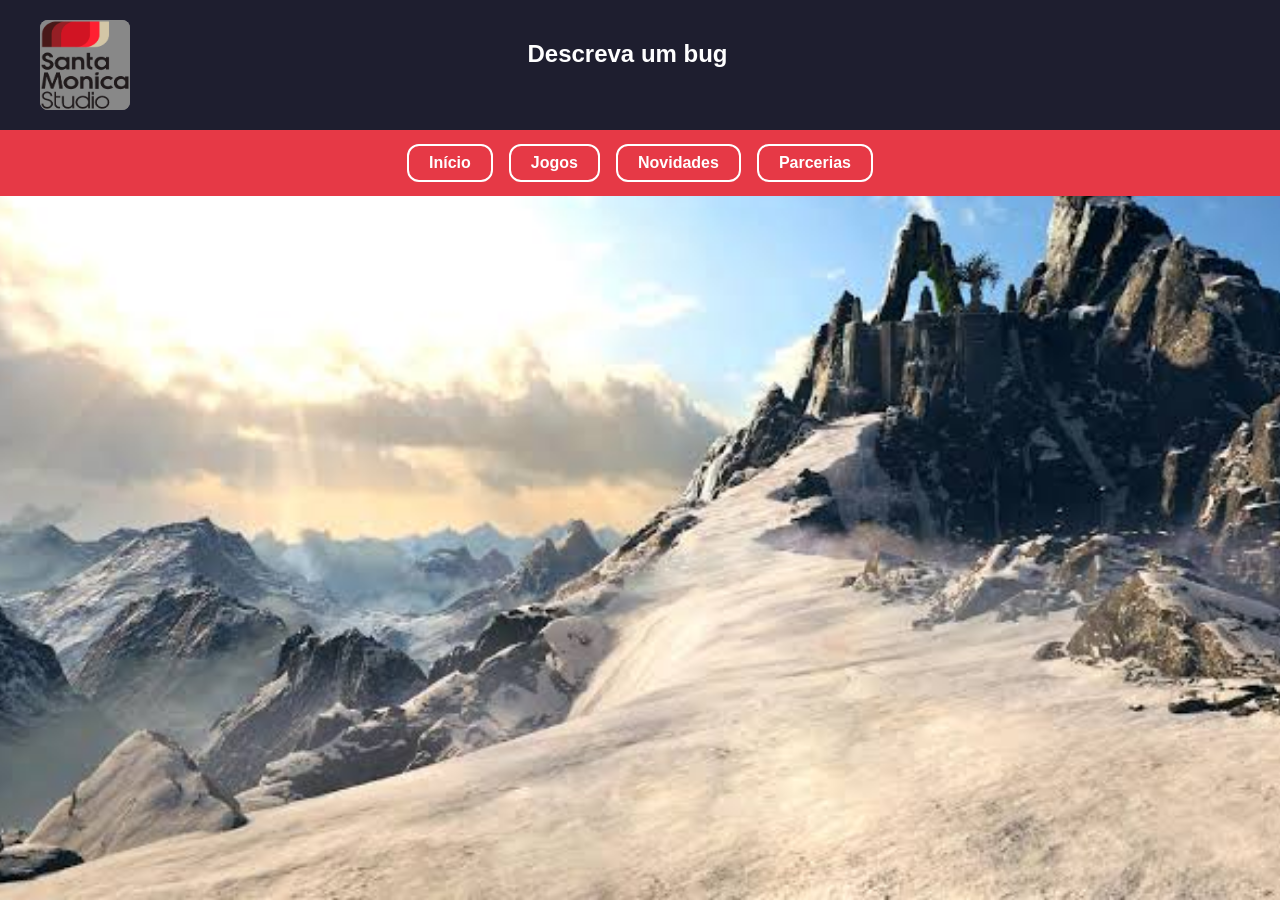
==== jogos.html @ 7d576c45 "alterações pagina inicial" ====
<!DOCTYPE html>
<html lang="pt-BR">
    <head>
    <meta charset="UTF-8">
    <meta name="viewport" content="width=device-width, initial-scale=1">
    <title>Studio Santa Monica</title>
    <link rel="stylesheet" href="style.css">
  </head>
<body>
  
  <header class="topo">
    <div class="logo">
      <img class="logo" src="imagens/SonySantaMonicaStudioLogo.png" alt="studiosanta">
    </div>
    <h2 class="bug"> <a href="https://support.sms.playstation.com/hc/en-us/requests/new" target="_blank"> Descreva um bug </a><h2></h2>
  </header>
  <nav class="menu">
    <a class="link-menu" href="./index.html">Início</a>
    <a class="link-menu" href="./jogos.html">Jogos</a>
    <a class="link-menu" href="#">Novidades</a>
    <a class="link-menu" href="#">Parcerias</a>
  </nav>
---- style.css ----
body {
    margin: 0;
    font-family: Arial, sans-serif;
    background-image: url(imagens/background-godofwar.jfif);
    background-repeat: no-repeat;
    background-size: cover;
    background-position: center;
    color: #222;
    display: flex;
    flex-direction: column;
    min-height: 100vh;
  }
  
  /*TOPO (logo) - Background 1*/
  .topo {
   background-color:#1e1e2f;
   text-align: center;
   display: flex;
   padding: 20px 40px;
   justify-content: space-between;
  }
  
  .logo {
    width: 90px;
    height: 90px;
    background: #888;
    border-radius: 8px;
    display: flex;
    align-items: center;
    justify-content: center;
    color: #fff;
    font-size: 14px;
  }

  .bug{
    padding-right: 115px;
  }

  .bug a{
    text-decoration: none;
    color: #fff;
  }

  /*MENU - Background 2*/
  .menu {
    background: #e63946;
    display: flex;
    justify-content: center;
    gap: 16px;
    padding: 14px 40px;
  }
  
  .link-menu {
    color: #fff;
    text-decoration: none;
    padding: 8px 20px;
    border: 2px solid #fff;
    border-radius: 12px;
    font-weight: bold;
  }
  
  .link-menu:hover {
    background: #fff;
    color: #e63946;
  }
  
  /*CONTEÚDO*/
  .principal {
    flex: 1;
    width: 100%;
    max-width: 1100px;
    margin: 30px auto;
    padding: 0 20px;
  }
  
  .sobre {
    background: #fff;
    border: 2px solid #222;
    border-radius: 10px;
    padding: 30px;
    margin-bottom: 30px;
    min-height: 140px;
  }
  
  .sobre-titulo {
    margin-top: 0;
    margin-bottom: 10px;
  }
  
  .grade {
    gap: 24px;
    margin-bottom: 30px;
  }
  
  /*Jogos*/
  .banner-jogo {
    height: 320px;
    background: #ccc;
    border: 2px solid #222;
    border-radius: 10px;
    display: flex;
    align-items: center;
    justify-content: center;
    font-size: 28px;
  }
  
  .nome-jogo {
    margin-top: 8px;
    padding: 8px;
    text-align: center;
    background: #fff;
    border: 2px solid #222;
    border-radius: 8px;
    font-weight: bold;
  }
  
  /*Promoções*/
  .promo {
    width: 250px;
    height: 80px;
    background: #95D7FF;
    box-shadow: 0px 0px 30px rgba(0, 0, 0, 0.5);
    border-radius: 10px;
    display: flex;
    align-items: center;
    justify-content: space-around;
    font-size: 15px;
    font-weight: bold;
    gap: 100px;
  }

  .grade{
    display: flex;
    justify-content: center;
    margin: 40px;
    padding-left: 10px;
    padding-right: 10px;
  } 
  
  /*RODAPÉ*/
  .rodape {
    background: #1e1e2f;
    padding: 24px 40px;
    display: flex;
    justify-content: space-between;
    align-items: center;
  }
  
  .termos {
    color: #fff;
    text-decoration: none;
  }
  
  .termos:hover {
    text-decoration: underline;
  }
  
  .contatos {
    display: flex;
    gap: 14px;
  }
  
  .bolinha {
    width: 44px;
    height: 44px;
    background: #fff;
    border-radius: 50%;
    display: flex;
    align-items: center;
    justify-content: center;
  }
  
  .icone {
    width: 24px;
    height: 24px;
  }

  .cards{
    display: flex;
    gap: 30px;
    justify-content: center;
    align-items: center;
    flex-wrap: wrap;
}

.card{
    background-color: #95D7FF;
    width: 250px;
    border-radius: 7px;
    overflow: hidden;
    text-align: center;
    box-shadow: 0px 0px 30px rgba(0, 0, 0, 0.5);
}

.card:hover{
    transform: scale(1.01);
    transition: 1s;
}

.card img{
    width: 100%;
    height: 250px;
}
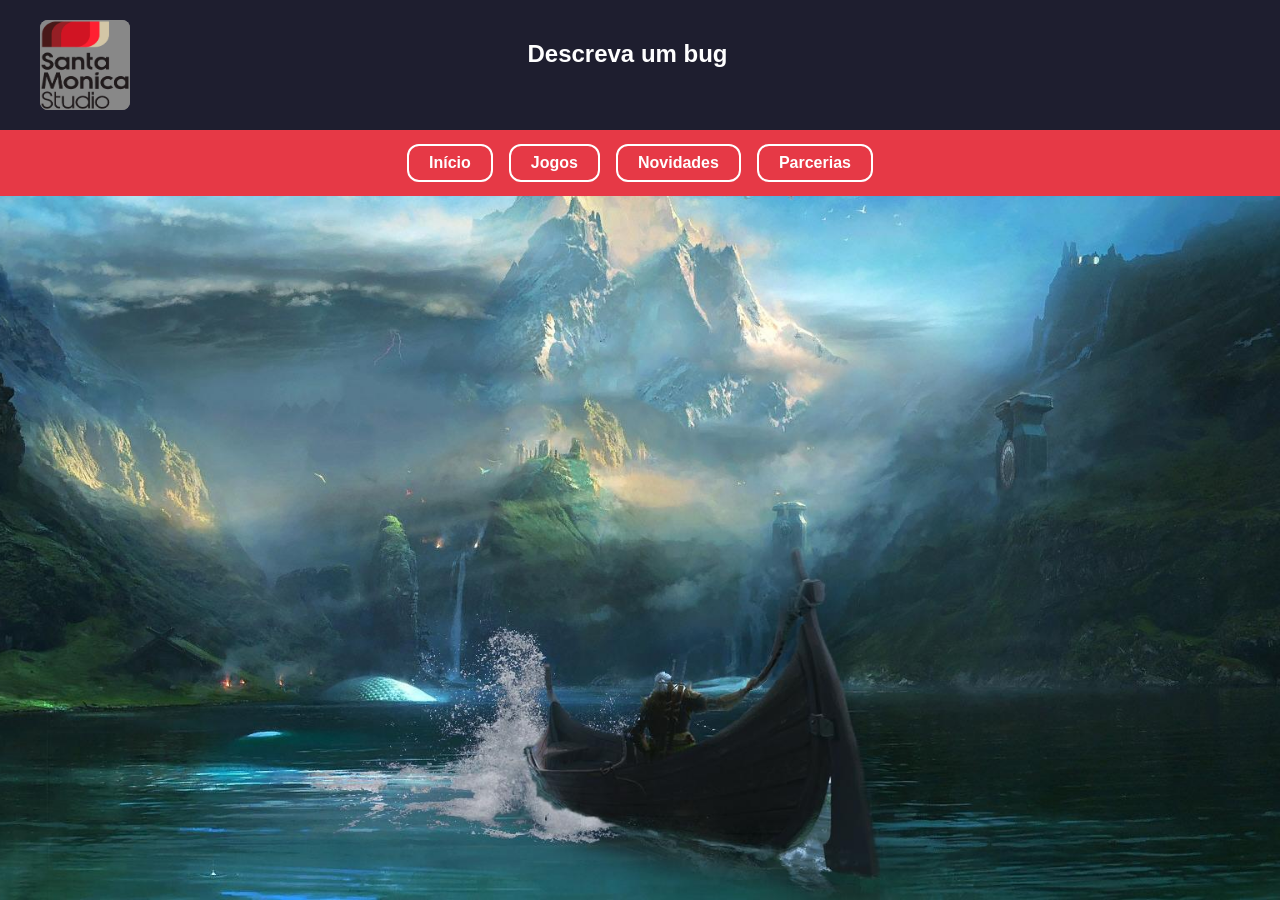
==== commit 691f0608: "alterar imagem" ====
--- a/jogos.html
+++ b/jogos.html
@@ -17,6 +17,6 @@
   <nav class="menu">
     <a class="link-menu" href="./index.html">Início</a>
     <a class="link-menu" href="./jogos.html">Jogos</a>
-    <a class="link-menu" href="#">Novidades</a>
+    <a class="link-menu" href="./novidades.html">Novidades</a>
     <a class="link-menu" href="#">Parcerias</a>
   </nav>
--- a/style.css
+++ b/style.css
@@ -1,7 +1,7 @@
 body {
     margin: 0;
     font-family: Arial, sans-serif;
-    background-image: url(imagens/background-godofwar.jfif);
+    background-image: url(background.jpg);
     background-repeat: no-repeat;
     background-size: cover;
     background-position: center;
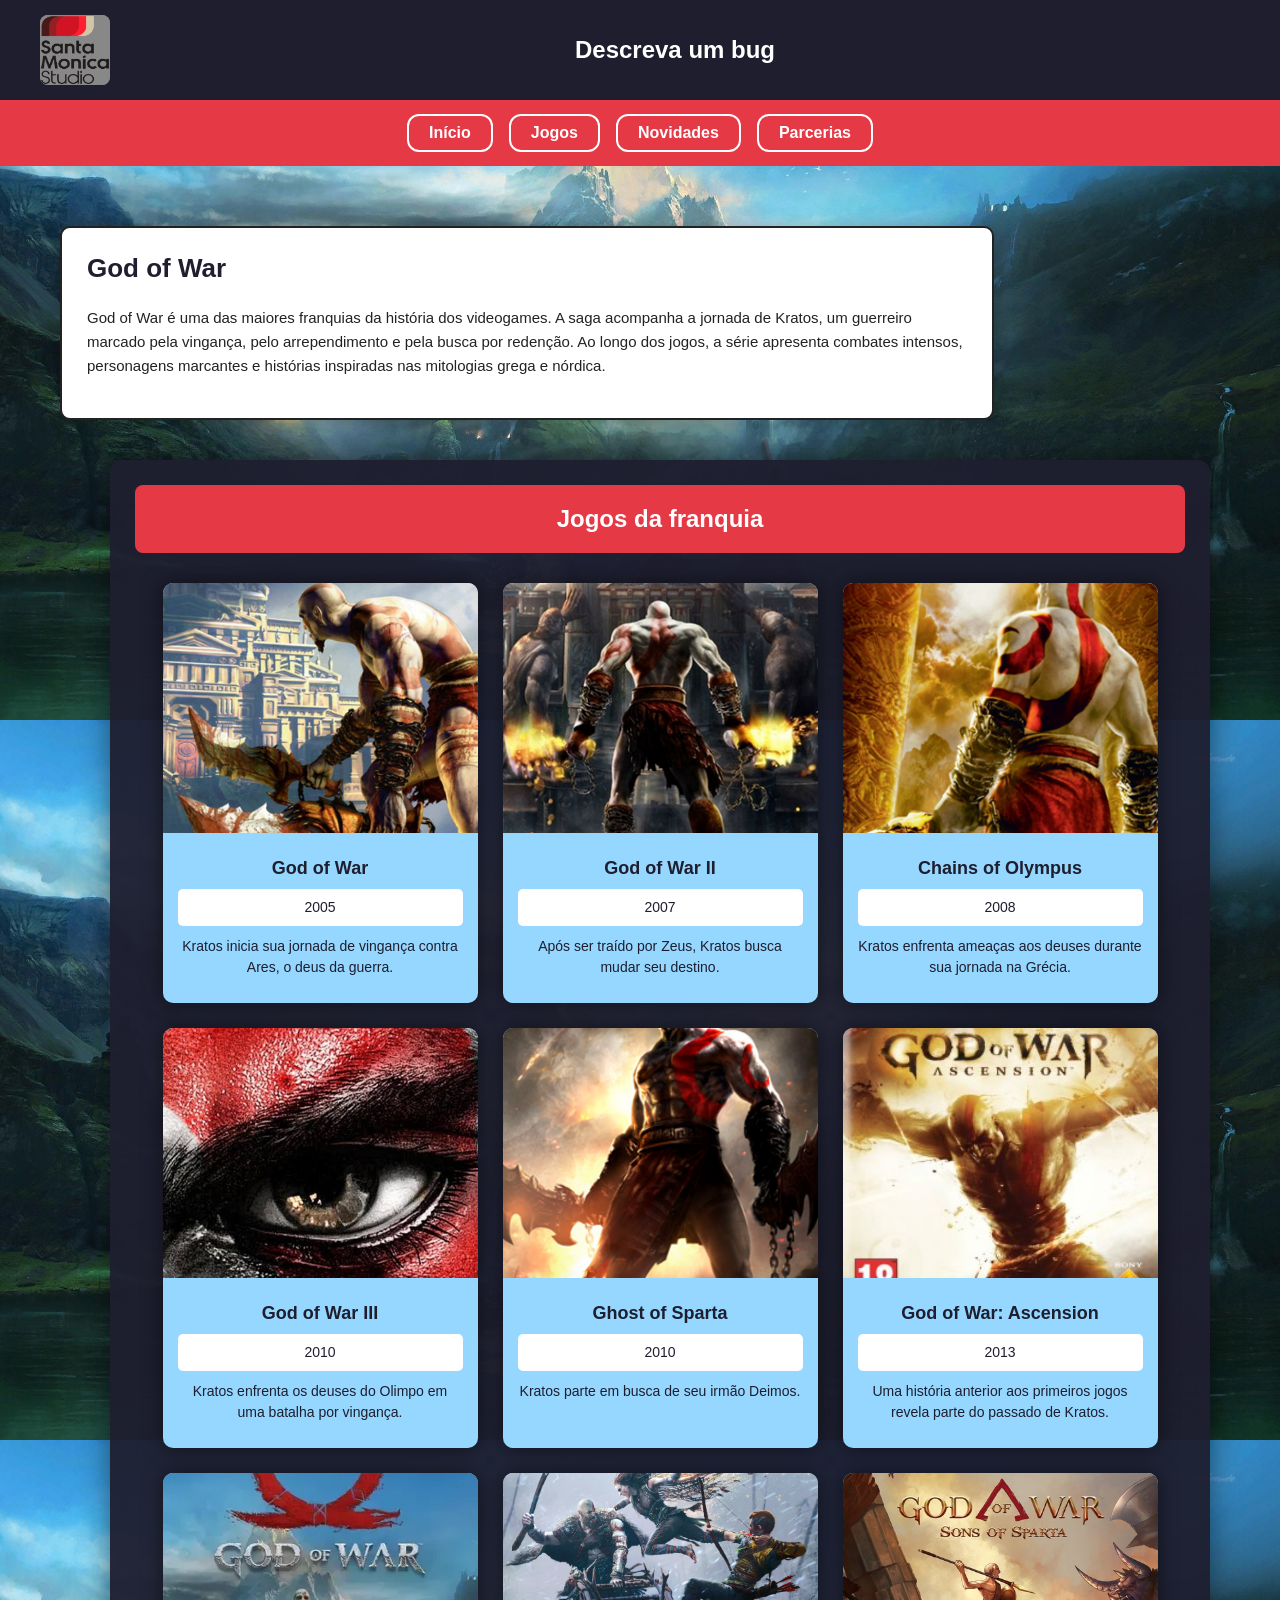
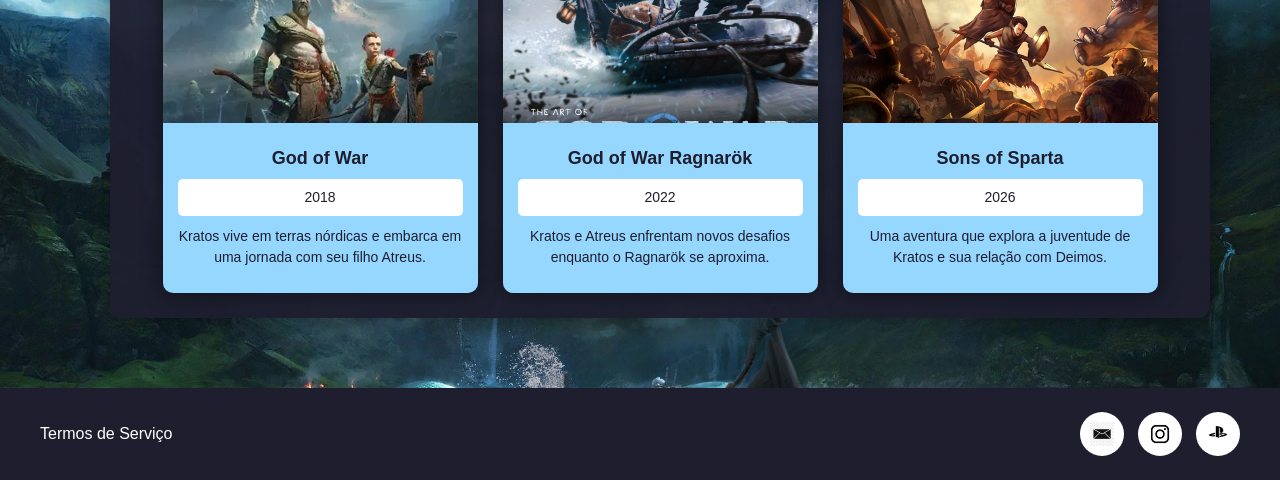
==== commit 9d7342ce: "ateração jogo" ====
--- a/jogos.html
+++ b/jogos.html
@@ -1,22 +1,157 @@
 <!DOCTYPE html>
 <html lang="pt-BR">
-    <head>
+<head>
     <meta charset="UTF-8">
     <meta name="viewport" content="width=device-width, initial-scale=1">
-    <title>Studio Santa Monica</title>
-    <link rel="stylesheet" href="style.css">
-  </head>
+    <title>Jogos - Santa Monica Studio</title>
+    <link rel="stylesheet" href="jogos.css">
+</head>
 <body>
-  
-  <header class="topo">
-    <div class="logo">
-      <img class="logo" src="imagens/SonySantaMonicaStudioLogo.png" alt="studiosanta">
-    </div>
-    <h2 class="bug"> <a href="https://support.sms.playstation.com/hc/en-us/requests/new" target="_blank"> Descreva um bug </a><h2></h2>
-  </header>
-  <nav class="menu">
-    <a class="link-menu" href="./index.html">Início</a>
-    <a class="link-menu" href="./jogos.html">Jogos</a>
-    <a class="link-menu" href="./novidades.html">Novidades</a>
-    <a class="link-menu" href="#">Parcerias</a>
-  </nav>+
+    <header class="topo">
+        <div class="logo">
+            <img class="logo" src="imagens/SonySantaMonicaStudioLogo.png" alt="Santa Monica Studio">
+        </div>
+
+        <h2 class="bug">
+            <a href="https://support.sms.playstation.com/hc/en-us/requests/new" target="_blank">
+                Descreva um bug
+            </a>
+        </h2>
+    </header>
+
+    <nav class="menu">
+        <a class="link-menu" href="./index.html">Início</a>
+        <a class="link-menu" href="./jogos.html">Jogos</a>
+        <a class="link-menu" href="./novidades.html">Novidades</a>
+        <a class="link-menu" href="#">Parcerias</a>
+    </nav>
+
+    <main class="pagina-jogos">
+
+        <section class="introducao-jogos">
+            <h1>God of War</h1>
+
+            <p>
+                God of War é uma das maiores franquias da história dos videogames.
+                A saga acompanha a jornada de Kratos, um guerreiro marcado pela
+                vingança, pelo arrependimento e pela busca por redenção. Ao longo
+                dos jogos, a série apresenta combates intensos, personagens
+                marcantes e histórias inspiradas nas mitologias grega e nórdica.
+            </p>
+        </section>
+
+        <section class="lista-jogos">
+            <h2>Jogos da franquia</h2>
+
+            <div class="cards-jogos">
+
+                <article class="card-jogo">
+                    <img src="imagens/God_of_War_2005_capa.png" alt="God of War de 2005">
+                    <div class="info-jogo">
+                        <h3>God of War</h3>
+                        <p class="ano">2005</p>
+                        <p>Kratos inicia sua jornada de vingança contra Ares, o deus da guerra.</p>
+                    </div>
+                </article>
+
+                <article class="card-jogo">
+                    <img src="imagens/God_of_War_2_capa.png" alt="God of War II">
+                    <div class="info-jogo">
+                        <h3>God of War II</h3>
+                        <p class="ano">2007</p>
+                        <p>Após ser traído por Zeus, Kratos busca mudar seu destino.</p>
+                    </div>
+                </article>
+
+                <article class="card-jogo">
+                    <img src="imagens/God_of_War_Chains_of_Olympus_capa.png" alt="God of War Chains of Olympus">
+                    <div class="info-jogo">
+                        <h3>Chains of Olympus</h3>
+                        <p class="ano">2008</p>
+                        <p>Kratos enfrenta ameaças aos deuses durante sua jornada na Grécia.</p>
+                    </div>
+                </article>
+
+                <article class="card-jogo">
+                    <img src="imagens/gow 3.jfif" alt="God of War III">
+                    <div class="info-jogo">
+                        <h3>God of War III</h3>
+                        <p class="ano">2010</p>
+                        <p>Kratos enfrenta os deuses do Olimpo em uma batalha por vingança.</p>
+                    </div>
+                </article>
+
+                <article class="card-jogo">
+                    <img src="imagens/God_of_War_Ghost_of_Sparta_capa.png" alt="God of War Ghost of Sparta">
+                    <div class="info-jogo">
+                        <h3>Ghost of Sparta</h3>
+                        <p class="ano">2010</p>
+                        <p>Kratos parte em busca de seu irmão Deimos.</p>
+                    </div>
+                </article>
+
+                <article class="card-jogo">
+                    <img src="imagens/god-of-war-ascension-capa-262x300.jpg" alt="God of War Ascension">
+                    <div class="info-jogo">
+                        <h3>God of War: Ascension</h3>
+                        <p class="ano">2013</p>
+                        <p>Uma história anterior aos primeiros jogos revela parte do passado de Kratos.</p>
+                    </div>
+                </article>
+
+                <article class="card-jogo">
+                    <img src="imagens/gow 2018.webp" alt="God of War de 2018">
+                    <div class="info-jogo">
+                        <h3>God of War</h3>
+                        <p class="ano">2018</p>
+                        <p>Kratos vive em terras nórdicas e embarca em uma jornada com seu filho Atreus.</p>
+                    </div>
+                </article>
+
+                <article class="card-jogo">
+                    <img src="imagens/gow ragnarok.jpg" alt="God of War Ragnarök">
+                    <div class="info-jogo">
+                        <h3>God of War Ragnarök</h3>
+                        <p class="ano">2022</p>
+                        <p>Kratos e Atreus enfrentam novos desafios enquanto o Ragnarök se aproxima.</p>
+                    </div>
+                </article>
+
+                <article class="card-jogo">
+                    <img src="imagens/God_of_War_Sons_of_Sparta.jpg" alt="God of War Sons of Sparta">
+                    <div class="info-jogo">
+                        <h3>Sons of Sparta</h3>
+                        <p class="ano">2026</p>
+                        <p>Uma aventura que explora a juventude de Kratos e sua relação com Deimos.</p>
+                    </div>
+                </article>
+            </div>
+        </section>
+
+    </main>
+
+    <footer class="rodape">
+
+        <a class="termos" href="https://www.playstation.com/pt-br/legal/website-terms-of-use/" target="_blank">
+            Termos de Serviço
+        </a>
+
+        <div class="contatos">
+            <a class="bolinha" href="mailto:seuemail@exemplo.com">
+                <img class="icone" src="imagens/logo-email.jpg" alt="Email">
+            </a>
+
+            <a class="bolinha" href="https://www.instagram.com/santamonicastudio/" target="_blank">
+                <img class="icone" src="imagens/logo-instagram.webp" alt="Instagram">
+            </a>
+
+            <a class="bolinha" href="https://www.playstation.com/pt-br/" target="_blank">
+                <img class="icone" src="imagens/logo-sony.png" alt="PlayStation">
+            </a>
+        </div>
+
+    </footer>
+
+</body>
+</html>
--- a/jogos.css
+++ b/jogos.css
@@ -0,0 +1,201 @@
+body {
+    margin: 0;
+    font-family: Arial, sans-serif;
+    background-image: url("imagens/background.jpg");
+    background-size: contain;
+    background-color: #1e1e2f;
+    color: #222;
+    display: flex;
+    flex-direction: column;
+    min-height: 100vh;
+}
+
+.topo {
+    background-color: #1e1e2f;
+    text-align: center;
+    display: flex;
+    padding: 15px 40px;
+    justify-content: space-between;
+    align-items: center;
+}
+
+.logo {
+    width: 70px;
+    height: 70px;
+    background: #888;
+    border-radius: 8px;
+}
+
+.bug {
+  padding-right: 0;
+  width: 100%;
+  text-align: center;
+}
+
+.bug a {
+  text-decoration: none;
+  color: #fff;
+}
+
+
+.menu {
+    background: #e63946;
+    display: flex;
+    justify-content: center;
+    gap: 16px;
+    padding: 14px 40px;
+}
+
+.link-menu {
+    color: #fff;
+    text-decoration: none;
+    padding: 8px 20px;
+    border: 2px solid #fff;
+    border-radius: 12px;
+    font-weight: bold;
+}
+
+.link-menu:hover {
+    background: #fff;
+    color: #e63946;
+}
+
+.pagina-jogos {
+    flex: 1;
+    width: 90%;
+    max-width: 1100px;
+    margin: 30px 30px;
+}
+
+.introducao-jogos {
+  background-color: #fff;
+  padding: 25px;
+  margin: 30px ;
+  width: 80%;
+  border: 2px solid #222;
+  border-radius: 10px;
+  box-shadow: 0px 0px 20px rgba(0, 0, 0, 0.3);
+}
+
+.introducao-jogos h1 {
+  margin-top: 0;
+  color: #1e1e2f;
+  font-size: 26px;
+}
+
+.introducao-jogos p {
+  font-size: 15px;
+  line-height: 1.6;
+}
+
+.lista-jogos {
+    width: 100%;
+    margin: 40px 80px;
+    padding: 25px;
+    box-sizing: border-box;
+    background: rgba(30, 30, 47, 0.95);
+    border-radius: 12px;
+    box-shadow: 0px 0px 30px rgba(0, 0, 0, 0.5);
+}
+
+.lista-jogos h2 {
+    color: #fff;
+    background: #e63946;
+    padding: 20px;
+    margin-top: 0;
+    margin-bottom: 30px;
+    text-align: center;
+    border-radius: 8px;
+}
+
+.cards-jogos {
+    display: flex;
+    flex-wrap: wrap;
+    justify-content: center;
+    align-items: stretch;
+    gap: 25px;
+}
+
+.card-jogo {
+    background-color: #95D7FF;
+    width: 30%;
+    border-radius: 10px;
+    overflow: hidden;
+    text-align: center;
+    box-shadow: 0px 0px 20px rgba(0, 0, 0, 0.5);
+}
+
+.card-jogo:hover {
+    background-color: #75c8fa;
+    transition: 0.5s;
+}
+
+.card-jogo img {
+    width: 100%;
+    height: 250px;
+    object-fit: cover;
+    display: block;
+}
+
+.info-jogo {
+    padding: 15px;
+}
+
+.info-jogo h3 {
+    color: #1e1e2f;
+    font-size: 18px;
+    margin: 10px 0;
+}
+
+.info-jogo p {
+    margin: 10px 0;
+    color: #1e1e2f;
+    font-size: 14px;
+    line-height: 1.5;
+}
+
+.ano {
+    background-color: #fff;
+    padding: 8px;
+    border-radius: 5px;
+    margin: 10px 0;
+    color: #1e1e2f;
+    font-size: 14px;
+}
+
+.rodape {
+    background: #1e1e2f;
+    padding: 24px 40px;
+    display: flex;
+    justify-content: space-between;
+    align-items: center;
+}
+
+.termos {
+    color: #fff;
+    text-decoration: none;
+}
+
+.termos:hover {
+    text-decoration: underline;
+}
+
+.contatos {
+    display: flex;
+    gap: 14px;
+}
+
+.bolinha {
+    width: 44px;
+    height: 44px;
+    background: #fff;
+    border-radius: 50%;
+    display: flex;
+    align-items: center;
+    justify-content: center;
+}
+
+.icone {
+    width: 24px;
+    height: 24px;
+}
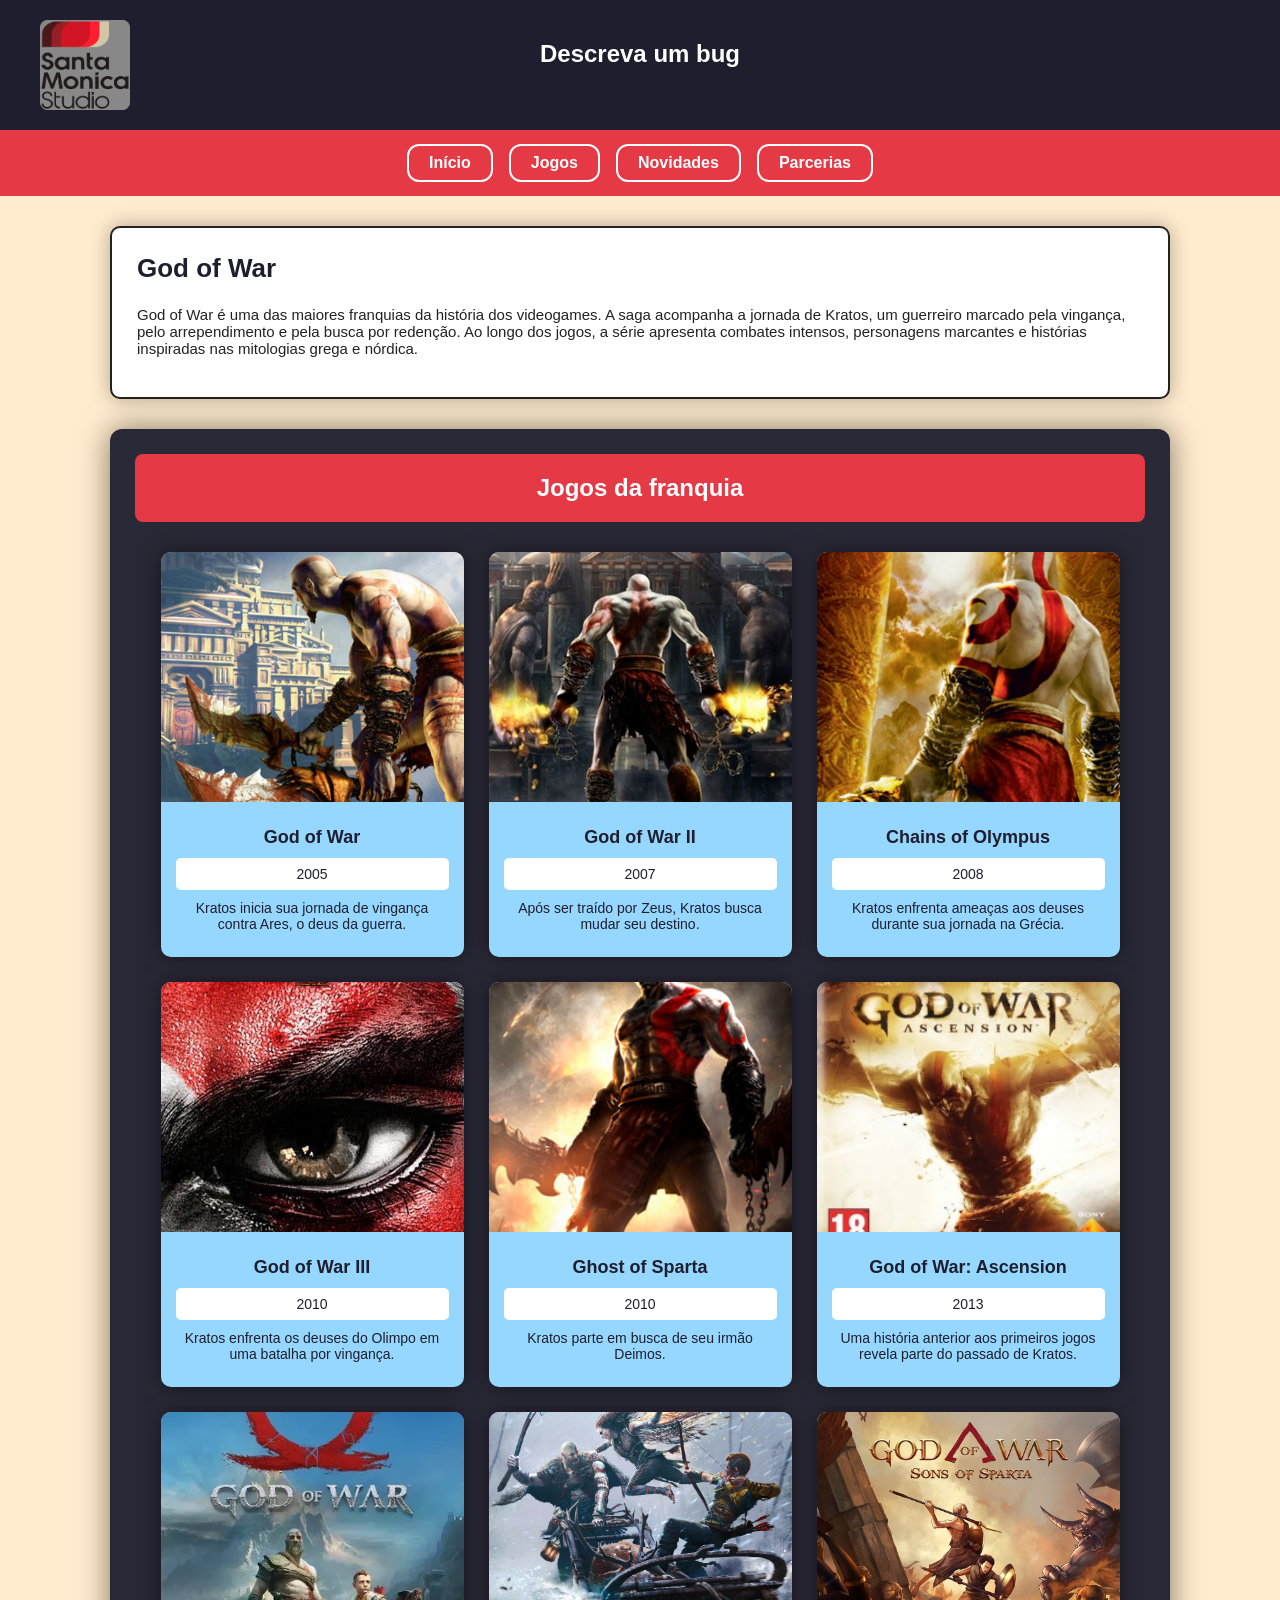
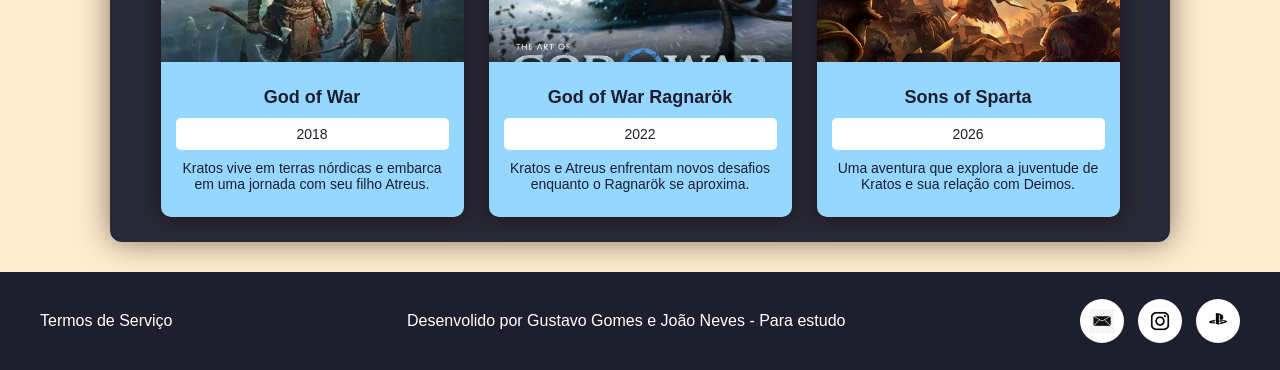
==== commit 734474f7: "alteração final" ====
--- a/jogos.html
+++ b/jogos.html
@@ -4,6 +4,7 @@
     <meta charset="UTF-8">
     <meta name="viewport" content="width=device-width, initial-scale=1">
     <title>Jogos - Santa Monica Studio</title>
+    <link rel="icon" type="image/png" href="./img/SML20g-removebg-preview.png">
     <link rel="stylesheet" href="jogos.css">
 </head>
 <body>
@@ -24,7 +25,7 @@
         <a class="link-menu" href="./index.html">Início</a>
         <a class="link-menu" href="./jogos.html">Jogos</a>
         <a class="link-menu" href="./novidades.html">Novidades</a>
-        <a class="link-menu" href="#">Parcerias</a>
+        <a class="link-menu" href="./parcerias.html">Parcerias</a>
     </nav>
 
     <main class="pagina-jogos">
@@ -136,7 +137,7 @@
         <a class="termos" href="https://www.playstation.com/pt-br/legal/website-terms-of-use/" target="_blank">
             Termos de Serviço
         </a>
-
+        <p>Desenvolido por Gustavo Gomes e João Neves - Para estudo</p>
         <div class="contatos">
             <a class="bolinha" href="mailto:seuemail@exemplo.com">
                 <img class="icone" src="imagens/logo-email.jpg" alt="Email">
--- a/jogos.css
+++ b/jogos.css
@@ -1,43 +1,47 @@
 body {
     margin: 0;
     font-family: Arial, sans-serif;
-    background-image: url("imagens/background.jpg");
-    background-size: contain;
-    background-color: #1e1e2f;
+
+    background-color: blanchedalmond;
+    background-position: center;
     color: #222;
     display: flex;
     flex-direction: column;
     min-height: 100vh;
 }
 
+/*TOPO (logo) - igual à página inicial*/
 .topo {
     background-color: #1e1e2f;
     text-align: center;
     display: flex;
-    padding: 15px 40px;
+    padding: 20px 40px;
     justify-content: space-between;
-    align-items: center;
 }
 
 .logo {
-    width: 70px;
-    height: 70px;
+    width: 90px;
+    height: 90px;
     background: #888;
     border-radius: 8px;
+    display: flex;
+    align-items: center;
+    justify-content: center;
+    color: #fff;
+    font-size: 14px;
 }
 
 .bug {
-  padding-right: 0;
-  width: 100%;
-  text-align: center;
+    flex: 1;
+    padding-right: 90px;
 }
 
 .bug a {
-  text-decoration: none;
-  color: #fff;
-}
-
-
+    text-decoration: none;
+    color: #fff;
+}
+
+/*MENU - igual à página inicial*/
 .menu {
     background: #e63946;
     display: flex;
@@ -60,37 +64,39 @@
     color: #e63946;
 }
 
+/*CONTEÚDO*/
 .pagina-jogos {
     flex: 1;
-    width: 90%;
+    width: 100%;
     max-width: 1100px;
-    margin: 30px 30px;
+    align-self: center;
+    margin: 30px 0;
+    padding: 0 20px;
+    box-sizing: border-box;
 }
 
 .introducao-jogos {
-  background-color: #fff;
-  padding: 25px;
-  margin: 30px ;
-  width: 80%;
-  border: 2px solid #222;
-  border-radius: 10px;
-  box-shadow: 0px 0px 20px rgba(0, 0, 0, 0.3);
+    background-color: #fff;
+    padding: 25px;
+    margin-bottom: 30px;
+    border: 2px solid #222;
+    border-radius: 10px;
+    box-shadow: 0px 0px 20px rgba(0, 0, 0, 0.3);
 }
 
 .introducao-jogos h1 {
-  margin-top: 0;
-  color: #1e1e2f;
-  font-size: 26px;
+    margin-top: 0;
+    color: #1e1e2f;
+    font-size: 26px;
 }
 
 .introducao-jogos p {
-  font-size: 15px;
-  line-height: 1.6;
+    font-size: 15px;
 }
 
 .lista-jogos {
     width: 100%;
-    margin: 40px 80px;
+    margin: 0;
     padding: 25px;
     box-sizing: border-box;
     background: rgba(30, 30, 47, 0.95);
@@ -151,7 +157,6 @@
     margin: 10px 0;
     color: #1e1e2f;
     font-size: 14px;
-    line-height: 1.5;
 }
 
 .ano {
@@ -163,6 +168,7 @@
     font-size: 14px;
 }
 
+/*RODAPÉ*/
 .rodape {
     background: #1e1e2f;
     padding: 24px 40px;
@@ -170,7 +176,10 @@
     justify-content: space-between;
     align-items: center;
 }
-
+.rodape p{
+    color: white;
+    }
+    
 .termos {
     color: #fff;
     text-decoration: none;
